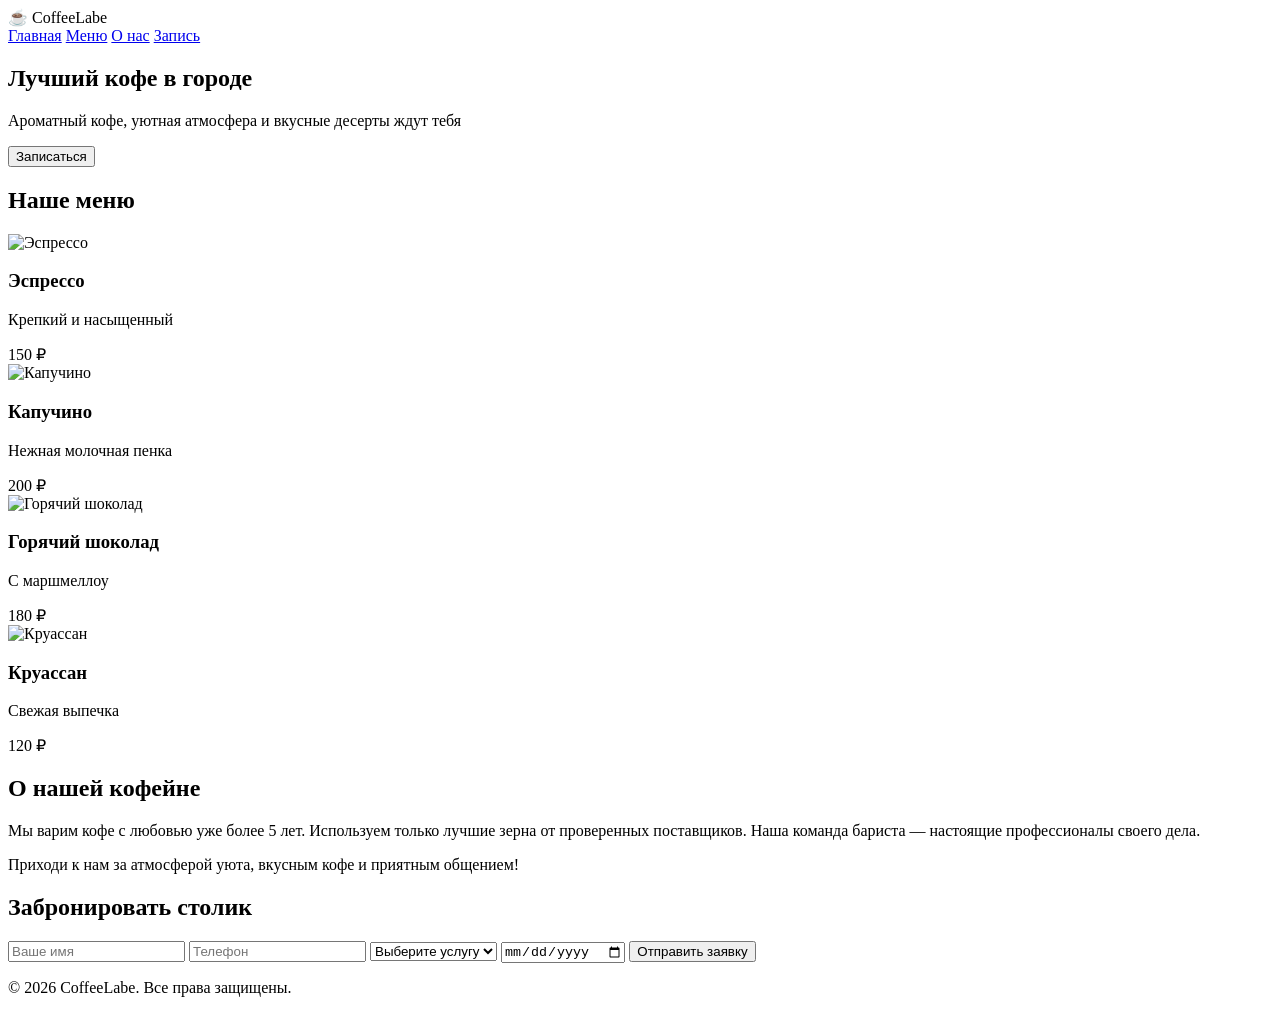
==== index.html @ a91f617a "Update and rename CofeLabe.html to index.html" ====
<!DOCTYPE html>
<html lang="ru">
<head>
    <meta charset="UTF-8">
    <meta name="viewport" content="width=device-width, initial-scale=1.0">
    <title>Coffee House</title>
    <link rel="stylesheet" href="style.css">
</head>
<body>
    <header class="header">
        <div class="logo">☕ CoffeeLabe</div>
        <nav class="nav">
            <a href="#home">Главная</a>
            <a href="#menu">Меню</a>
            <a href="#about">О нас</a>
            <a href="#booking">Запись</a>
        </nav>
    </header>

    <section id="home" class="hero">
        <div class="hero-content">
            <h1 class="hero-title">Лучший кофе в городе</h1>
            <p class="hero-text">Ароматный кофе, уютная атмосфера и вкусные десерты ждут тебя</p>
            <button class="cta-button" onclick="document.getElementById('booking').scrollIntoView({behavior: 'smooth'})">Записаться</button>
        </div>
    </section>

    <section id="menu" class="menu-section">
    <h2 class="section-title">Наше меню</h2>
    <div class="menu-grid">
        <div class="menu-card">
            <img class="card-photo" src="https://image.qwenlm.ai/public_source/af81641e-c008-4fa9-bbbe-024eafccc820/0cc641810-6d31-423d-bb03-61fff9300da54211.png" alt="Эспрессо">
            <h3>Эспрессо</h3>
            <p>Крепкий и насыщенный</p>
            <span class="price">150 ₽</span>
        </div>
        <div class="menu-card">
            <img class="card-photo" src="https://image.qwenlm.ai/public_source/af81641e-c008-4fa9-bbbe-024eafccc820/6cc641810-6d31-423d-bb03-61fff9300da59584.png" alt="Капучино">
            <h3>Капучино</h3>
            <p>Нежная молочная пенка</p>
            <span class="price">200 ₽</span>
        </div>
        <div class="menu-card">
            <img class="card-photo" src="https://image.qwenlm.ai/public_source/af81641e-c008-4fa9-bbbe-024eafccc820/2cc641810-6d31-423d-bb03-61fff9300da54713.png" alt="Горячий шоколад">
            <h3>Горячий шоколад</h3>
            <p>С маршмеллоу</p>
            <span class="price">180 ₽</span>
        </div>
        <div class="menu-card">
            <img class="card-photo" src="https://image.qwenlm.ai/public_source/af81641e-c008-4fa9-bbbe-024eafccc820/0cc641810-6d31-423d-bb03-61fff9300da56664.png" alt="Круассан">
            <h3>Круассан</h3>
            <p>Свежая выпечка</p>
            <span class="price">120 ₽</span>
        </div>
    </div>
</section>

    <section id="about" class="about-section">
        <h2 class="section-title">О нашей кофейне</h2>
        <div class="about-content">
            <p>Мы варим кофе с любовью уже более 5 лет. Используем только лучшие зерна от проверенных поставщиков. Наша команда бариста — настоящие профессионалы своего дела.</p>
            <p>Приходи к нам за атмосферой уюта, вкусным кофе и приятным общением!</p>
        </div>
    </section>

    <section id="booking" class="booking-section">
        <h2 class="section-title">Забронировать столик</h2>
        <form id="bookingForm" class="booking-form">
            <input type="text" id="name" placeholder="Ваше имя" required>
            <input type="tel" id="phone" placeholder="Телефон" required>
            <select id="service" required>
                <option value="">Выберите услугу</option>
                <option value="Кофе на вынос">Кофе на вынос</option>
                <option value="Столик в кафе">Столик в кафе</option>
                <option value="Мастер-класс">Мастер-класс</option>
            </select>
            <input type="date" id="date" required>
            <button type="submit" class="submit-button">Отправить заявку</button>
        </form>
    </section>

    <footer class="footer">
        <p>© 2026 CoffeeLabe. Все права защищены.</p>
    </footer>

    <script>
    document.getElementById('bookingForm').addEventListener('submit', function(e) {
        e.preventDefault();

        var phoneNumber = '79634161424';

        var name    = document.getElementById('name').value;
        var phone   = document.getElementById('phone').value;
        var service = document.getElementById('service').value;
        var date    = document.getElementById('date').value;

        var message =
            'Новая запись!%0A' +
            'Имя: ' + encodeURIComponent(name) + '%0A' +
            'Телефон: ' + encodeURIComponent(phone) + '%0A' +
            'Услуга: ' + encodeURIComponent(service) + '%0A' +
            'Дата: ' + encodeURIComponent(date);

        window.open('https://wa.me/' + phoneNumber + '?text=' + message, '_blank');
    });
    </script>
</body>
</html>
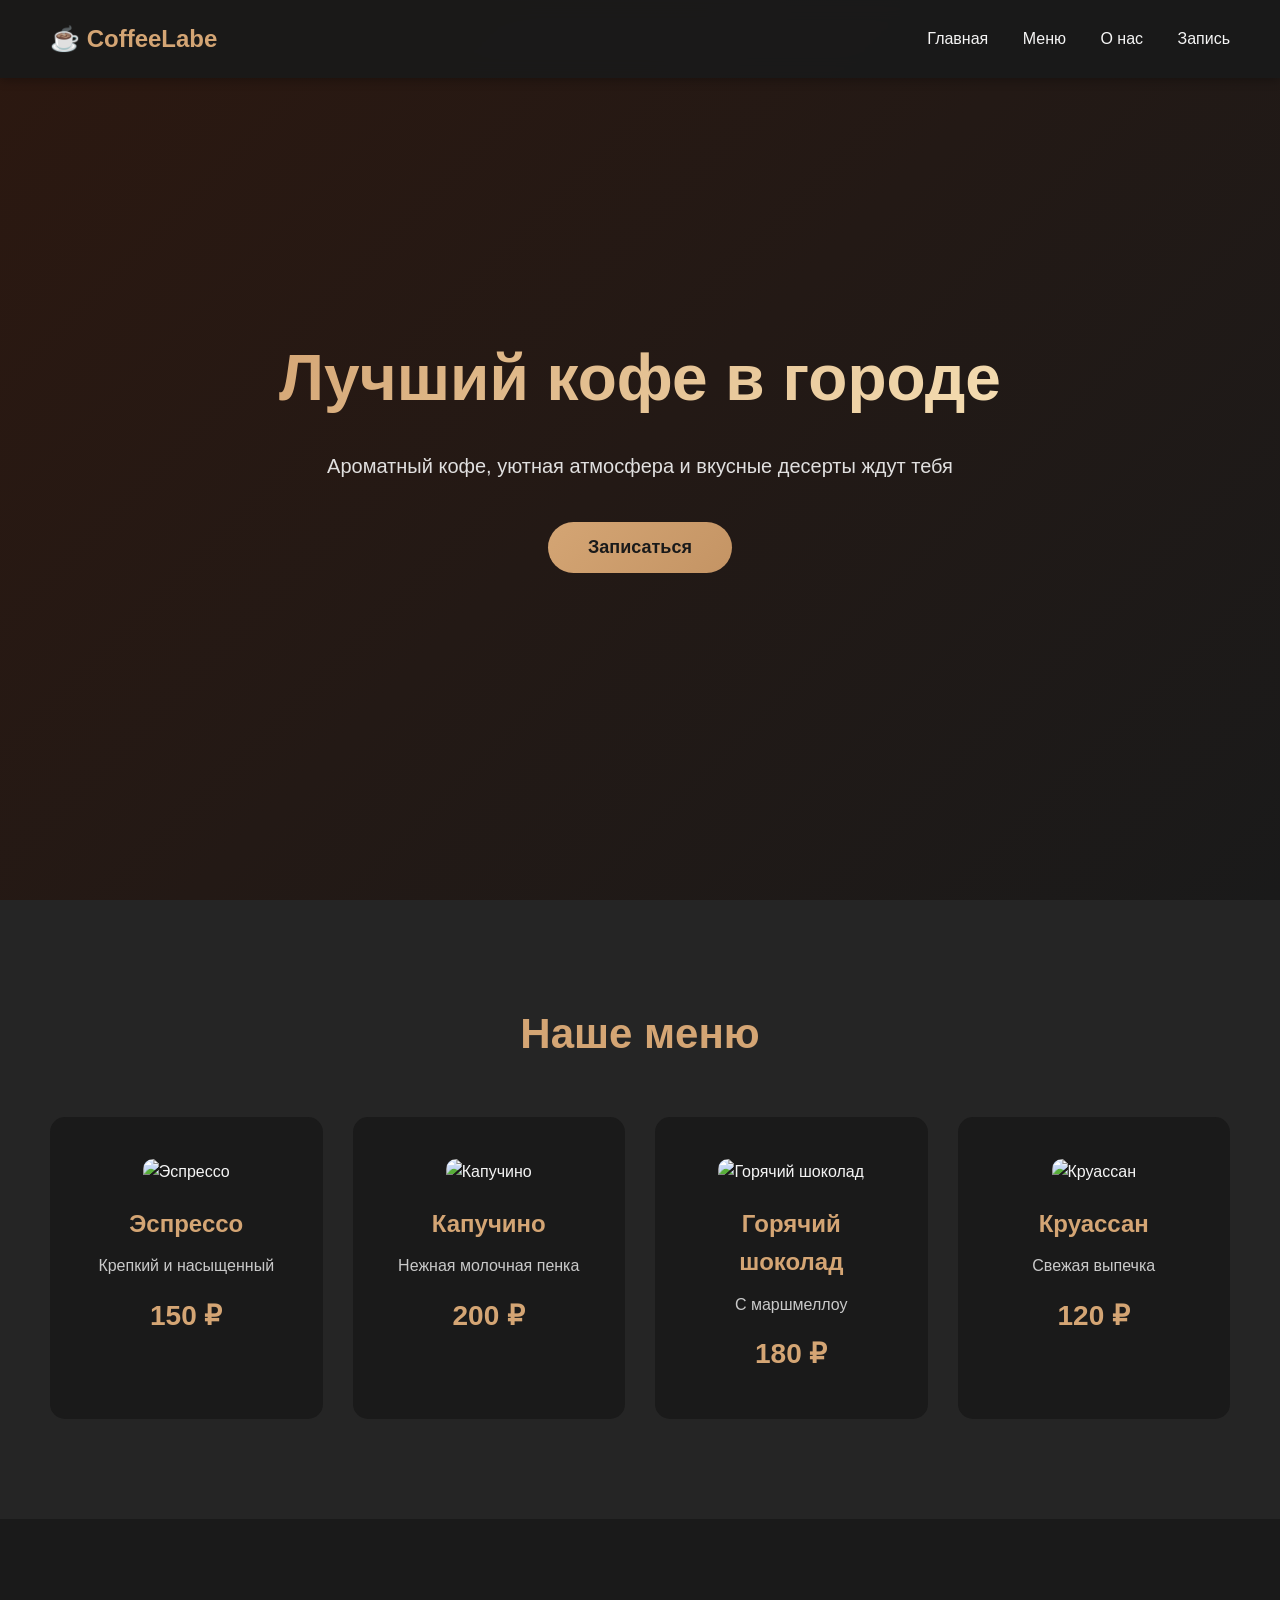
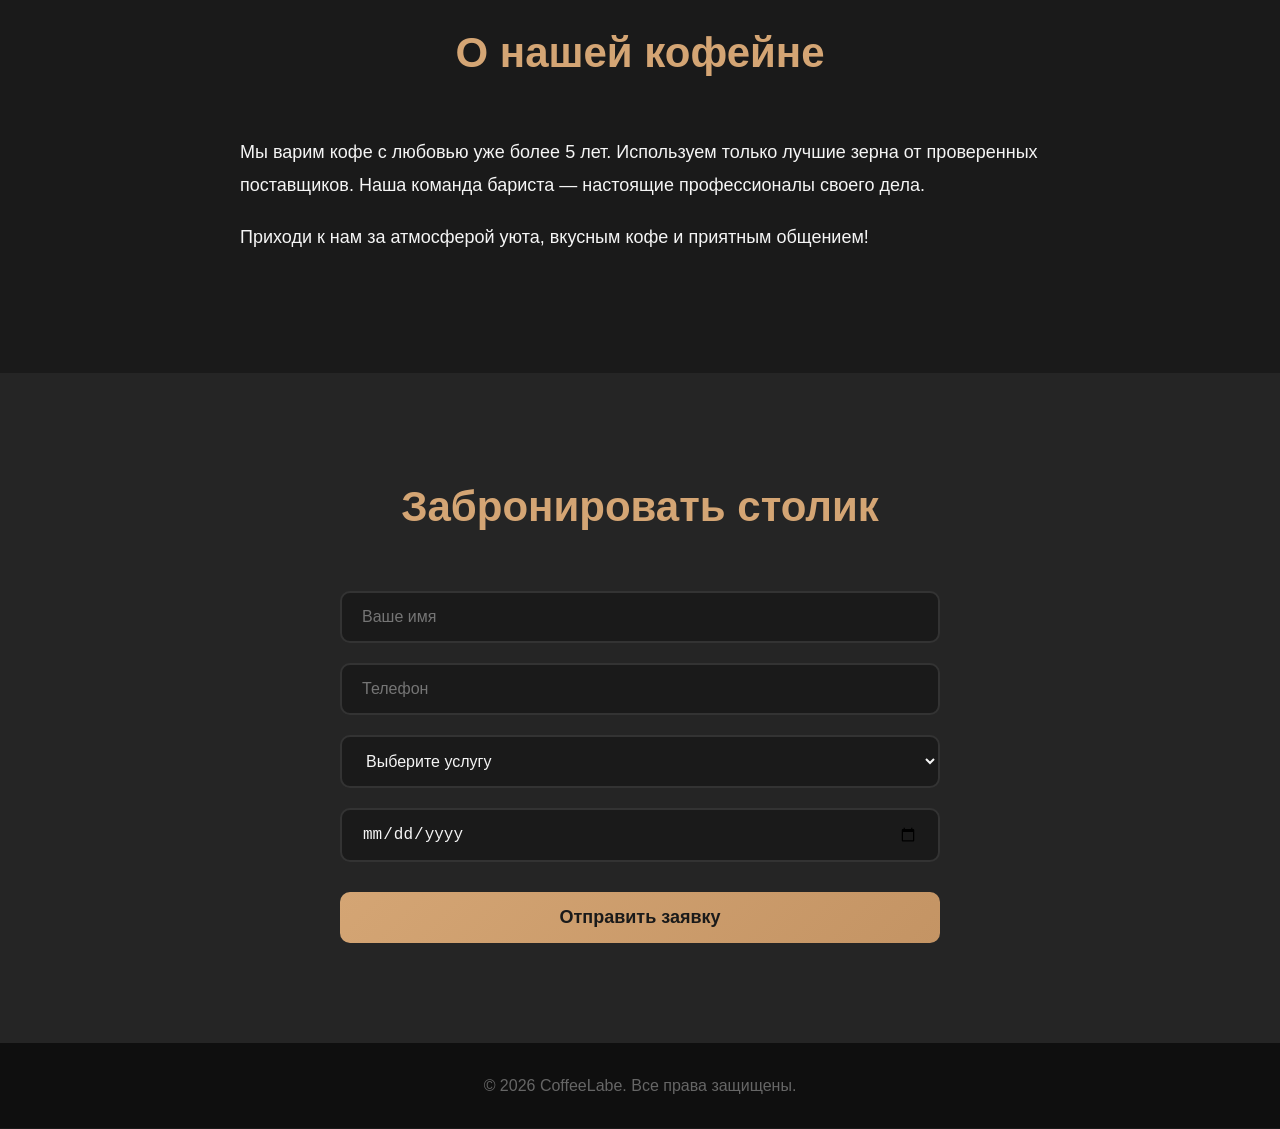
==== commit 849094a7: "Update index.html" ====
--- a/index.html
+++ b/index.html
@@ -5,6 +5,7 @@
     <meta name="viewport" content="width=device-width, initial-scale=1.0">
     <title>Coffee House</title>
     <link rel="stylesheet" href="style.css">
+    <link rel="icon" href="data:image/svg+xml,<svg xmlns='http://www.w3.org/2000/svg' viewBox='0 0 100 100'><text y='.9em' font-size='90'>☕</text></svg>">
 </head>
 <body>
     <header class="header">
--- a/style.css
+++ b/style.css
@@ -0,0 +1,287 @@
+* {
+    margin: 0;
+    padding: 0;
+    box-sizing: border-box;
+}
+
+html {
+    scroll-behavior: smooth;
+}
+
+body {
+    font-family: 'Segoe UI', Tahoma, Geneva, Verdana, sans-serif;
+    background-color: #1a1a1a;
+    color: #f5f5f5;
+    line-height: 1.6;
+}
+
+.header {
+    position: fixed;
+    top: 0;
+    width: 100%;
+    background: rgba(26, 26, 26, 0.95);
+    backdrop-filter: blur(10px);
+    padding: 20px 50px;
+    display: flex;
+    justify-content: space-between;
+    align-items: center;
+    z-index: 1000;
+    box-shadow: 0 2px 10px rgba(0, 0, 0, 0.3);
+}
+
+.logo {
+    font-size: 24px;
+    font-weight: bold;
+    color: #d4a574;
+    transition: transform 0.3s ease;
+}
+
+.logo:hover {
+    transform: scale(1.05);
+}
+
+.nav a {
+    color: #f5f5f5;
+    text-decoration: none;
+    margin-left: 30px;
+    transition: all 0.3s ease;
+    position: relative;
+}
+
+.nav a:hover {
+    color: #d4a574;
+    transform: translateY(-2px);
+}
+
+.nav a::after {
+    content: '';
+    position: absolute;
+    bottom: -5px;
+    left: 0;
+    width: 0;
+    height: 2px;
+    background: #d4a574;
+    transition: width 0.3s ease;
+}
+
+.nav a:hover::after {
+    width: 100%;
+}
+
+.hero {
+    min-height: 100vh;
+    background: linear-gradient(135deg, #2c1810 0%, #1a1a1a 100%);
+    display: flex;
+    align-items: center;
+    justify-content: center;
+    text-align: center;
+    padding: 100px 20px;
+}
+
+.hero-content {
+    animation: fadeInUp 1s ease;
+}
+
+.hero-title {
+    font-size: 64px;
+    margin-bottom: 20px;
+    background: linear-gradient(135deg, #d4a574, #f5deb3);
+    -webkit-background-clip: text;
+    -webkit-text-fill-color: transparent;
+    background-clip: text;
+    transform: translateY(0);
+    transition: transform 0.3s ease;
+}
+
+.hero-title:hover {
+    transform: translateY(-10px);
+}
+
+.hero-text {
+    font-size: 20px;
+    margin-bottom: 40px;
+    opacity: 0.9;
+}
+
+.cta-button {
+    padding: 15px 40px;
+    font-size: 18px;
+    background: linear-gradient(135deg, #d4a574, #c49464);
+    color: #1a1a1a;
+    border: none;
+    border-radius: 30px;
+    cursor: pointer;
+    transition: all 0.3s ease;
+    font-weight: bold;
+}
+
+.cta-button:hover {
+    transform: scale(1.1);
+    box-shadow: 0 10px 30px rgba(212, 165, 116, 0.4);
+}
+
+.section-title {
+    font-size: 42px;
+    text-align: center;
+    margin-bottom: 50px;
+    color: #d4a574;
+}
+
+
+
+.menu-section {
+    padding: 100px 50px;
+    background: #252525;
+}
+
+.menu-grid {
+    display: grid;
+    grid-template-columns: repeat(auto-fit, minmax(250px, 1fr));
+    gap: 30px;
+    max-width: 1200px;
+    margin: 0 auto;
+}
+
+.menu-card {
+    background: #1a1a1a;
+    padding: 40px 30px;
+    border-radius: 15px;
+    text-align: center;
+    transition: all 0.3s ease;
+    border: 2px solid transparent;
+}
+
+.menu-card:hover {
+    transform: translateY(-10px) rotate(2deg);
+    border-color: #d4a574;
+    box-shadow: 0 15px 40px rgba(212, 165, 116, 0.3);
+}
+
+.card-icon {
+    font-size: 48px;
+    margin-bottom: 20px;
+    transition: transform 0.3s ease;
+}
+
+.menu-card:hover .card-icon {
+    transform: scale(1.2) rotate(-10deg);
+}
+
+.menu-card h3 {
+    font-size: 24px;
+    margin-bottom: 10px;
+    color: #d4a574;
+}
+
+.menu-card p {
+    opacity: 0.8;
+    margin-bottom: 15px;
+}
+
+.price {
+    font-size: 28px;
+    font-weight: bold;
+    color: #d4a574;
+    display: inline-block;
+    transition: transform 0.3s ease;
+}
+
+.menu-card:hover .price {
+    transform: scale(1.2);
+}
+
+.about-section {
+    padding: 100px 50px;
+    background: #1a1a1a;
+}
+.card-photo {
+    width: 100%;
+    height: 200px;
+    object-fit: cover;
+    border-radius: 10px;
+    margin-bottom: 20px;
+    transition: transform 0.3s ease;
+}
+
+.menu-card:hover .card-photo {
+    transform: scale(1.05);
+}
+
+.about-content {
+    max-width: 800px;
+    margin: 0 auto;
+    font-size: 18px;
+    line-height: 1.8;
+}
+
+.about-content p {
+    margin-bottom: 20px;
+}
+
+.booking-section {
+    padding: 100px 50px;
+    background: #252525;
+}
+
+.booking-form {
+    max-width: 600px;
+    margin: 0 auto;
+    display: flex;
+    flex-direction: column;
+    gap: 20px;
+}
+
+.booking-form input,
+.booking-form select {
+    padding: 15px 20px;
+    font-size: 16px;
+    background: #1a1a1a;
+    border: 2px solid #333;
+    border-radius: 10px;
+    color: #f5f5f5;
+    transition: all 0.3s ease;
+}
+
+.booking-form input:focus,
+.booking-form select:focus {
+    outline: none;
+    border-color: #d4a574;
+    transform: scale(1.02);
+    box-shadow: 0 5px 20px rgba(212, 165, 116, 0.2);
+}
+
+.submit-button {
+    padding: 15px 40px;
+    font-size: 18px;
+    background: linear-gradient(135deg, #d4a574, #c49464);
+    color: #1a1a1a;
+    border: none;
+    border-radius: 10px;
+    cursor: pointer;
+    transition: all 0.3s ease;
+    font-weight: bold;
+    margin-top: 10px;
+}
+
+.submit-button:hover {
+    transform: scale(1.05);
+    box-shadow: 0 10px 30px rgba(212, 165, 116, 0.4);
+}
+
+.footer {
+    padding: 30px;
+    text-align: center;
+    background: #0f0f0f;
+    color: #666;
+}
+
+@keyframes fadeInUp {
+    from {
+        opacity: 0;
+        transform: translateY(30px);
+    }
+    to {
+        opacity: 1;
+        transform: translateY(0);
+    }
+}
